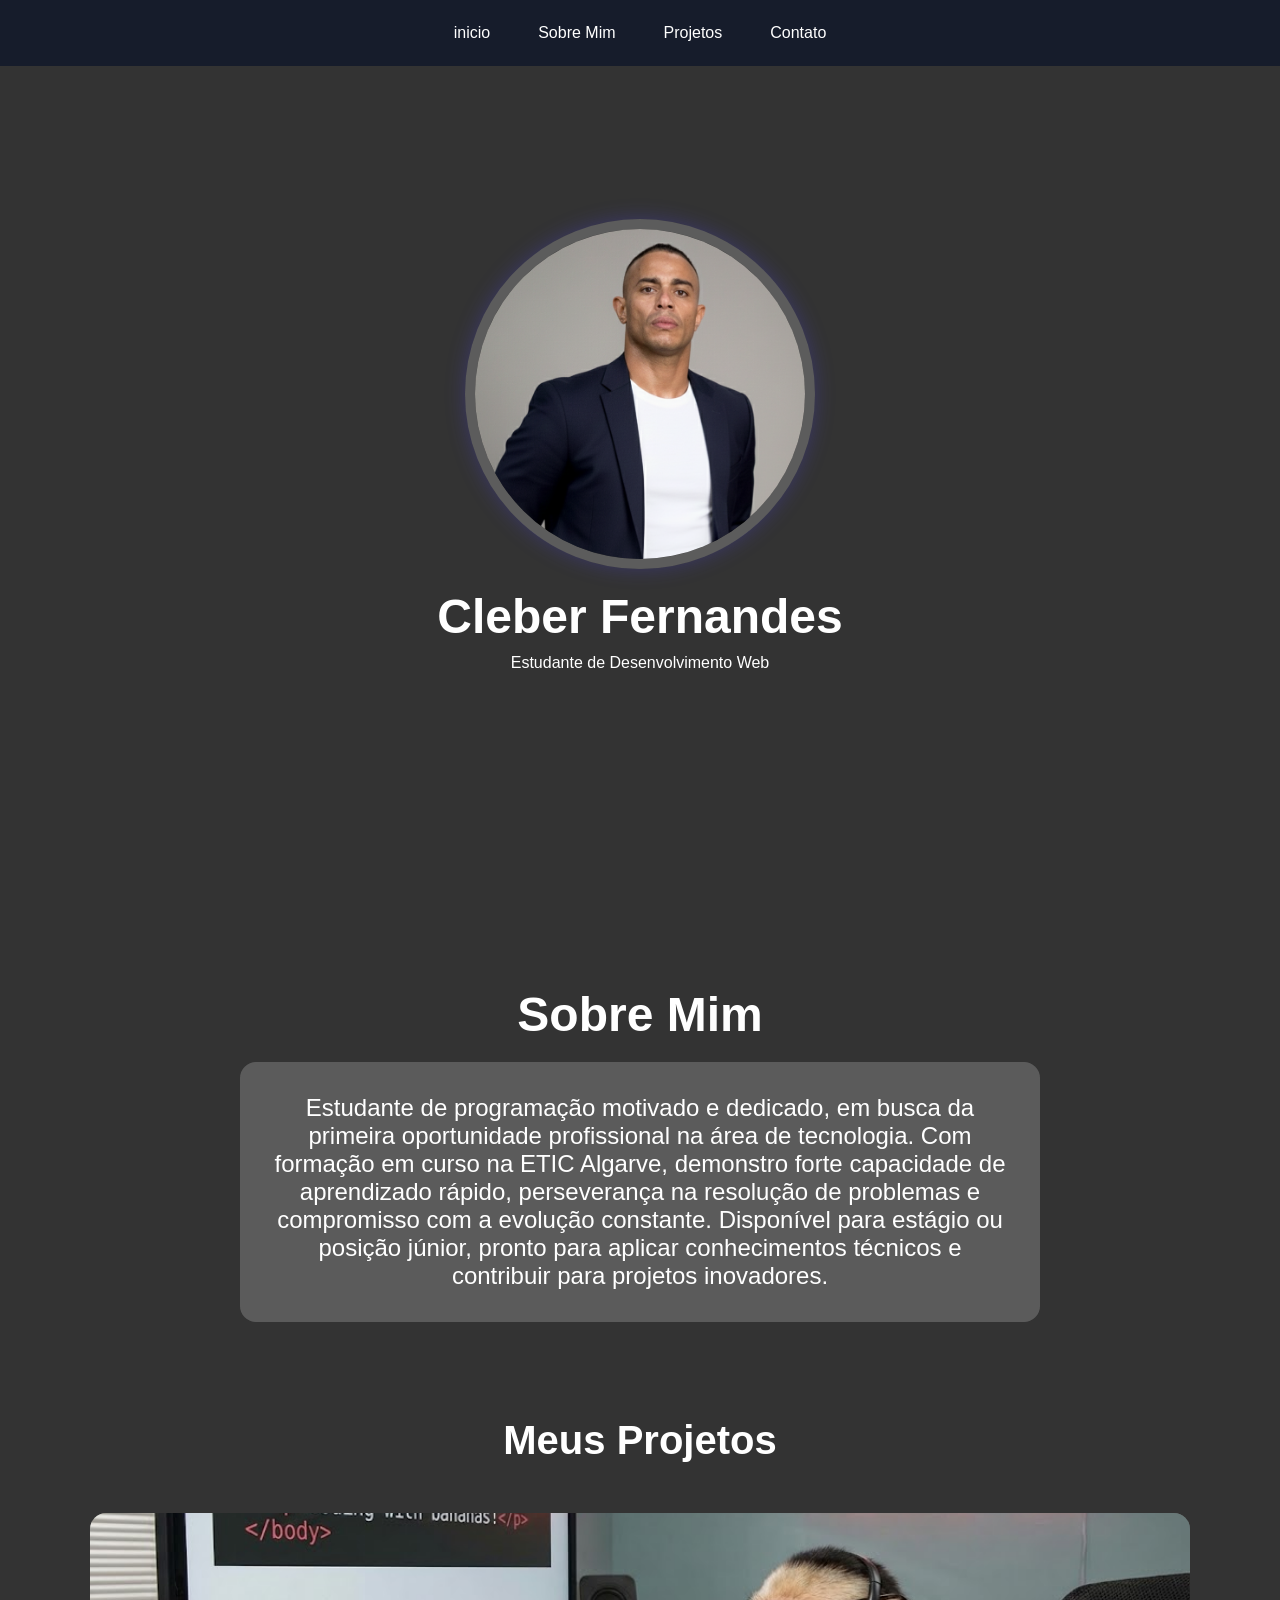
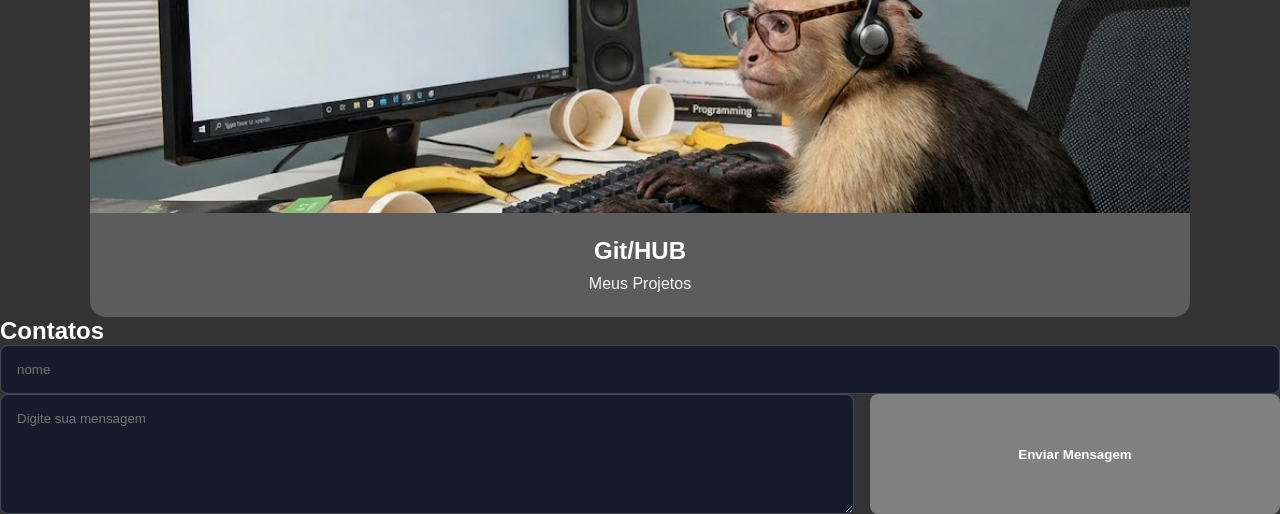
==== portifolio.html @ 0a04f767 "portifolio" ====
<!DOCTYPE html>
<html lang="pt-BR">

<head>
    <meta charset="UTF-8">
    <meta name="viewport" content="width=device-width, initial-scale=1.0">
    <title>Meu Portifolio</title>
    <link rel="stylesheet" href="portifoliocs.css">
</head>

<body>
    <nav class="navegacao">
        <ul class="menu">
            <li>
                <a href="#inicio" class="menu-link">inicio</a>
            </li>
            <li>
                <a href="#sobre" class="menu-link">Sobre Mim</a>
            </li>
            <li>
                <a href="#projetos" class="menu-link">Projetos</a>
            </li>

            <li>
                <a href="#contato" class="menu-link">Contato</a>
            </li>
        </ul>
    </nav>

    <main id="inicio" class="cabecalho">

        <img src="Cleber.png" alt="Foto Cleber Fernandes" class="foto-perfil">
        <h1>Cleber Fernandes</h1>
        <p>Estudante de Desenvolvimento Web</p>

    </main>
    <section id="sobre" class="sobre">
        <h2 class="sobre-titulo">Sobre Mim</h2>
        <div class="sobre-caixa">
            <p class="paragrafo">Estudante de programação motivado e dedicado, em busca da primeira oportunidade
                profissional na área de tecnologia. Com
                formação em curso na ETIC Algarve, demonstro forte capacidade de aprendizado rápido, perseverança na
                resolução de
                problemas e compromisso com a evolução constante. Disponível para estágio ou posição júnior, pronto para
                aplicar
                conhecimentos técnicos e contribuir para projetos inovadores.
            </p>
        </div>
    </section>

    <section id="projetos" class="projetos">

        <h2 class="projeto-titulo">Meus Projetos</h2>
        <div class="projeto-caixa">
            <div class="projeto-card">
                <img src="image.png" alt="Projeto 1" class="projeto-imagem">
                <div class="caixa-texto-projeto">
                    <h3 class="info-projeto">Git/HUB</h3>
                    <p class="paragrafo-projeto"></p>
                    <a href="https://github.com/Corujitoo" class="link-projeto" target="_blank">Meus Projetos</a>

                </div>
            </div>
    </section>
    <section id="contato" class="contato">
        <h2 class="contato-titulo">Contatos</h2>
        <form class="formulario-contato" id="formulario">
            <div class="grupo-form">
                <input placeholder="nome" class="campo-form">
            </div>
            <div class="grupo-form">
                <textarea class="campo-form" placeholder="Digite sua mensagem"></textarea>
                <button type="submit" class="botao">Enviar Mensagem</button>
           
           
            </div>
        </form>








</body>

</html>
---- portifoliocs.css ----
/* Reset padrão: remove margens/preenchimentos e define o modelo de caixa */
* {
    margin: 0; padding: 0;                    /* Remove espaçamentos automáticos do navegador */
    box-sizing: border-box;                   /* Impede que bordas aumentem o tamanho total dos elementos */
    font-family: 'Segoe UI', sans-serif;      /* Define a fonte padrão para todo o texto do HTML */
}

/* Define o comportamento de rolagem suave para toda a página */
html {
    scroll-behavior: smooth;                  /* Faz a tela deslizar suavemente ao clicar nos links */
}

/* Declaração de variáveis globais de cores e efeitos */
:root {
    --primario: grey;                         /* Cor principal usada em botões e destaques */
    --secundario: #ffffff;                    /* Cor branca para textos e fundos claros */
    --escuro: #333333;                        /* Cor cinza escuro para o fundo principal */
    --maisescuro: #000000;                    /* Preto absoluto para contrastes fortes */
    --claro: #f4f4f4;                         /* Cinza bem claro para detalhes sutis */
    --vidro: rgba(255, 255, 255, 0.2);        /* Transparência branca para efeito de vidro */
}

/* Configuração de cor de fundo e texto padrão do corpo */
body {
    background-color: var(--escuro);          /* Aplica o fundo cinza escuro no corpo do site */
    color: var(--secundario);                 /* Define que todos os textos serão brancos por padrão */
}

/* Fixa a barra de navegação no topo e define sua aparência */
.navegacao {
    position: fixed; top: 0%;                 /* Prende o menu no topo da tela durante o scroll */
    background: rgba(15, 23, 42, 0.8);        /* Fundo escuro semi-transparente para o menu */
    width: 100%; z-index: 100;                /* Ocupa toda a largura e fica por cima de outros elementos */
    padding: 1.5rem;                          /* Espaço interno para os links não tocarem as bordas */
}

/* Organiza os itens da lista do menu em linha e centralizados */
.menu {
    display: flex;                            /* Ativa o alinhamento flexível para os itens da lista */
    justify-content: center;                  /* Centraliza os links do menu horizontalmente */
    list-style: none; gap: 3rem;              /* Remove as bolinhas da lista e afasta os itens */
}

/* Estiliza os links do menu e prepara a posição para o efeito de linha */
.menu-link {
    text-decoration: none;                    /* Remove o sublinhado padrão de links azuis */
    color: var(--secundario);                 /* Aplica a cor branca definida nas variáveis */
    font-weight: 500; position: relative;     /* Deixa o texto médio e prepara para a linha animada */
    padding: 0.5rem 0;                        /* Espaço vertical para o clique do mouse */
}

/* Cria a linha invisível abaixo do link para animação futura */
.menu-link::after {
    content: ''; position: absolute;          /* Cria um elemento visual extra sem mexer no HTML */
    height: 2px; width: 0%;                   /* Define a espessura da linha, começando com largura zero */
    bottom: 0; left: 0; background: grey;     /* Posiciona a linha na base e define a cor cinza */
    transition: width 0.3s ease;              /* Controla a velocidade da linha aparecendo */
}

/* Faz a linha aparecer totalmente ao passar o mouse sobre o link */
.menu-link:hover::after {
    width: 100%;                              /* Faz a linha ocupar 100% da largura ao passar o mouse */
}

/* Centraliza o conteúdo principal (Hero) vertical e horizontalmente */
.cabecalho {
    min-height: 99vh;                         /* Faz a seção de abertura ocupar quase toda a tela */
    display: flex; flex-direction: column;    /* Organiza foto e nome um embaixo do outro */
    justify-content: center;                  /* Centraliza o conteúdo no meio da altura da tela */
    align-items: center;                      /* Centraliza o conteúdo no meio da largura da tela */
}

/* Define dimensões, bordas arredondadas e sombra da foto de perfil */
.foto-perfil {
    width: 350px; height: 350px;              /* Define o tamanho fixo da imagem de perfil */
    box-shadow: 0 0 20px rgba(79, 70, 229, 0.3); /* Aplica um brilho suave ao redor da foto */
    border-radius: 50%;                       /* Transforma o quadrado da imagem em um círculo */
    border: 10px solid var(--vidro);          /* Cria uma moldura grossa e transparente (vidro) */
}

/* Estiliza o título principal com tamanho e margens específicas */
h1 {
    font-size: 3.0rem; font-weight: bold;     /* Deixa o seu nome grande e com traço grosso */
    margin: 20px 0 10px 0;                    /* Dá espaço entre o nome, a foto e o parágrafo */
}

/* Aplica espaçamento interno para a seção "Sobre" */
.sobre {
    padding: 6rem 2rem;                       /* Cria um respiro grande entre as seções do site */
}

/* Estiliza e centraliza o título da seção "Sobre" */
.sobre-titulo {
    font-size: 3rem; text-align: center;      /* Define o tamanho e centraliza o título da seção */
    margin-bottom: 20px;                      /* Empurra o texto para baixo para não ficar grudado */
}

/* Configura a caixa com efeito de desfoque e transparência (vidro) */
.sobre-caixa {
    padding: 2rem; max-width: 800px;          /* Define o tamanho interno e largura máxima do texto */
    margin: 0 auto; border-radius: 16px;      /* Centraliza a caixa na tela e arredonda as quinas */
    backdrop-filter: blur(10px);              /* Faz o fundo atrás da caixa ficar embaçado */
    background: var(--vidro);                 /* Aplica a cor semi-transparente na caixa */
}

/* Centraliza o texto e define o tamanho da fonte dos parágrafos */
.paragrafo {
    text-align: center; font-size: 1.5rem;    /* Centraliza e aumenta a letra do texto descritivo */
}

/* Define o preenchimento da seção de projetos */
.projeto {
    padding: 6rem 2rem;                       /* Mantém o mesmo espaçamento da seção "Sobre" */
}

/* Centraliza e define margem para o título de projetos */
.projeto-titulo {
    text-align: center; font-size: 2.5rem;    /* Centraliza e define o tamanho do título de projetos */
    margin-bottom: 50px;                      /* Dá espaço entre o título e os cards dos projetos */
}

/* Aplica sombra e leve aumento de escala ao interagir com o card */
.projeto-card:hover {
    box-shadow: 0 10px 20px grey;             /* Adiciona sombra cinza ao passar o mouse */
    transform: translateY(-10px) scale(1.03); /* Faz o card "flutuar" e crescer levemente */
}

/* Cria o grid responsivo para alinhar os cartões de projeto */
.projeto-caixa {
    display: grid;                            /* Ativa o sistema de malha (grade) de projetos */
    grid-template-columns: repeat(auto-fit, minmax(300px, 1fr)); /* Faz os cards se ajustarem sozinhos à tela */
    gap: 2rem; max-width: 1100px;             /* Define o espaço entre cards e a largura do conjunto */
    margin: 0 auto;                           /* Centraliza o bloco de projetos no meio da página */
}

/* Define o visual do card, centraliza conteúdo e oculta sobras */
.projeto-card {
    background: var(--vidro);                 /* Aplica o efeito de vidro no fundo do card */
    border-radius: 16px; overflow: hidden;    /* Arredonda o card e corta imagens que saiam da borda */
    display: flex; flex-direction: column;    /* Alinha imagem e texto um abaixo do outro */
    align-items: center; text-align: center;  /* Centraliza todo o conteúdo dentro do card */
    transition: all 0.5s ease;                /* Torna todas as animações do card suaves */
}

/* Ajusta a imagem para cobrir a área sem distorcer e define altura */
.projeto-imagem {
    height: 300px; width: 100%;               /* Define altura fixa e largura total da imagem no card */
    object-fit: cover;                        /* Corta a imagem para preencher o espaço sem esticar */
}

/* Gerencia o espaçamento e alinhamento do texto interno do card */
.caixa-texto-projeto {
    padding: 1.5rem;                          /* Cria um respiro interno para os textos do card */
}

/* Estiliza o título individual de cada projeto */
.info-projeto {
    margin-bottom: 10px; font-size: 1.5rem;   /* Define tamanho e espaço abaixo do nome do projeto */
}

/* Define a cor e o espaçamento entre linhas da descrição do projeto */
.paragrafo-projeto {
    color: var(--secundario);                 /* Mantém o texto da descrição do projeto em branco */
    line-height: 1.5rem;                      /* Aumenta o espaço entre as linhas para facilitar a leitura */
}

/* Configura o layout do formulário e o espaçamento entre campos */
.formularrio-contato {
    max-width: 600px; margin: 0 auto;         /* Define largura do form e centraliza na horizontal */
    background: var(--escuro);                /* Define a cor de fundo interna do formulário */
    padding: 2.5rem; border-radius: 16px;     /* Espaço interno grande e quinas arredondadas */
    display: flex; flex-direction: column;    /* Coloca cada linha de input uma abaixo da outra */
    gap: 1.5rem;                              /* Define o espaço entre cada campo do formulário */
}

/* Centraliza os campos de entrada dentro do formulário */
.grupo-form {
    display: flex; flex-direction: row;       /* Coloca a mensagem e o botão na mesma linha */
    justify-content: center; gap: 1rem;       /* Centraliza o conjunto e dá espaço entre eles */
    align-items: stretch; width: 100%;        /* Faz o botão ter a mesma altura da caixa de mensagem */
}

/* Estiliza o botão para ocupar uma parte menor da linha */
.botao {
    flex: 1; cursor: pointer;                 /* Define que o botão é menor que o campo e mostra a "mãozinha" */
    background-color: var(--primario);        /* Aplica a cor cinza no fundo do botão */
    color: white; border: none;               /* Texto branco e remove a borda padrão feia */
    border-radius: 8px; font-weight: bold;    /* Arredonda quinas e destaca o texto do botão */
    transition: 0.3s;                         /* Faz a transição de cor do hover ser suave */
}

/* Aplica efeito visual de destaque ao passar o mouse no botão */
.botao:hover {
    filter: brightness(1.1);                  /* Deixa o botão um pouco mais claro ao passar o mouse */
    transform: scale(1.02);                   /* Dá um leve aumento de tamanho para indicar interação */
}

/* Altera o estado visual do botão quando clicado */
.botao:active {
    transform: scale(0.98);                   /* Dá um efeito de "clique" diminuindo levemente o botão */
}

/* Estiliza o design visual de inputs e textareas */
.campo-form {
    flex: 2; width: auto;                     /* Faz o campo de texto ser maior que o botão na linha */
    padding: 1rem; border-radius: 8px;        /* Espaço para o texto não encostar na borda e arredonda */
    background: rgba(15, 23, 42, 0.8);        /* Define o fundo escuro do campo de digitação */
    color: white; border: 1px solid var(--vidro); /* Texto branco e borda discreta de vidro */
    outline: none;                            /* Remove a linha azul que o navegador coloca ao clicar */
}

/* Altera a cor da borda quando o campo recebe foco/clique */
.campo-form:focus {
    border-color: whitesmoke;                 /* Muda a borda para branco fumaça ao clicar para digitar */
    background-color: #333333;                /* Escurece o fundo para destacar que o campo está ativo */
}

/* Define altura mínima e comportamento de redimensionamento da área de texto */
textarea.campo-form {
    min-height: 120px;                        /* Garante um espaço bom para escrever mensagens longas */
    resize: vertical;                         /* Permite que o usuário aumente a altura, mas não a largura */
}

/* Remove o sublinhado e define a cor padrão do link do projeto */
.link-projeto {
    text-decoration: none !important;         /* Garante que o link do GitHub não tenha sublinhado */
    color: var(--claro);                      /* Define a cor clara para o link do projeto */
}
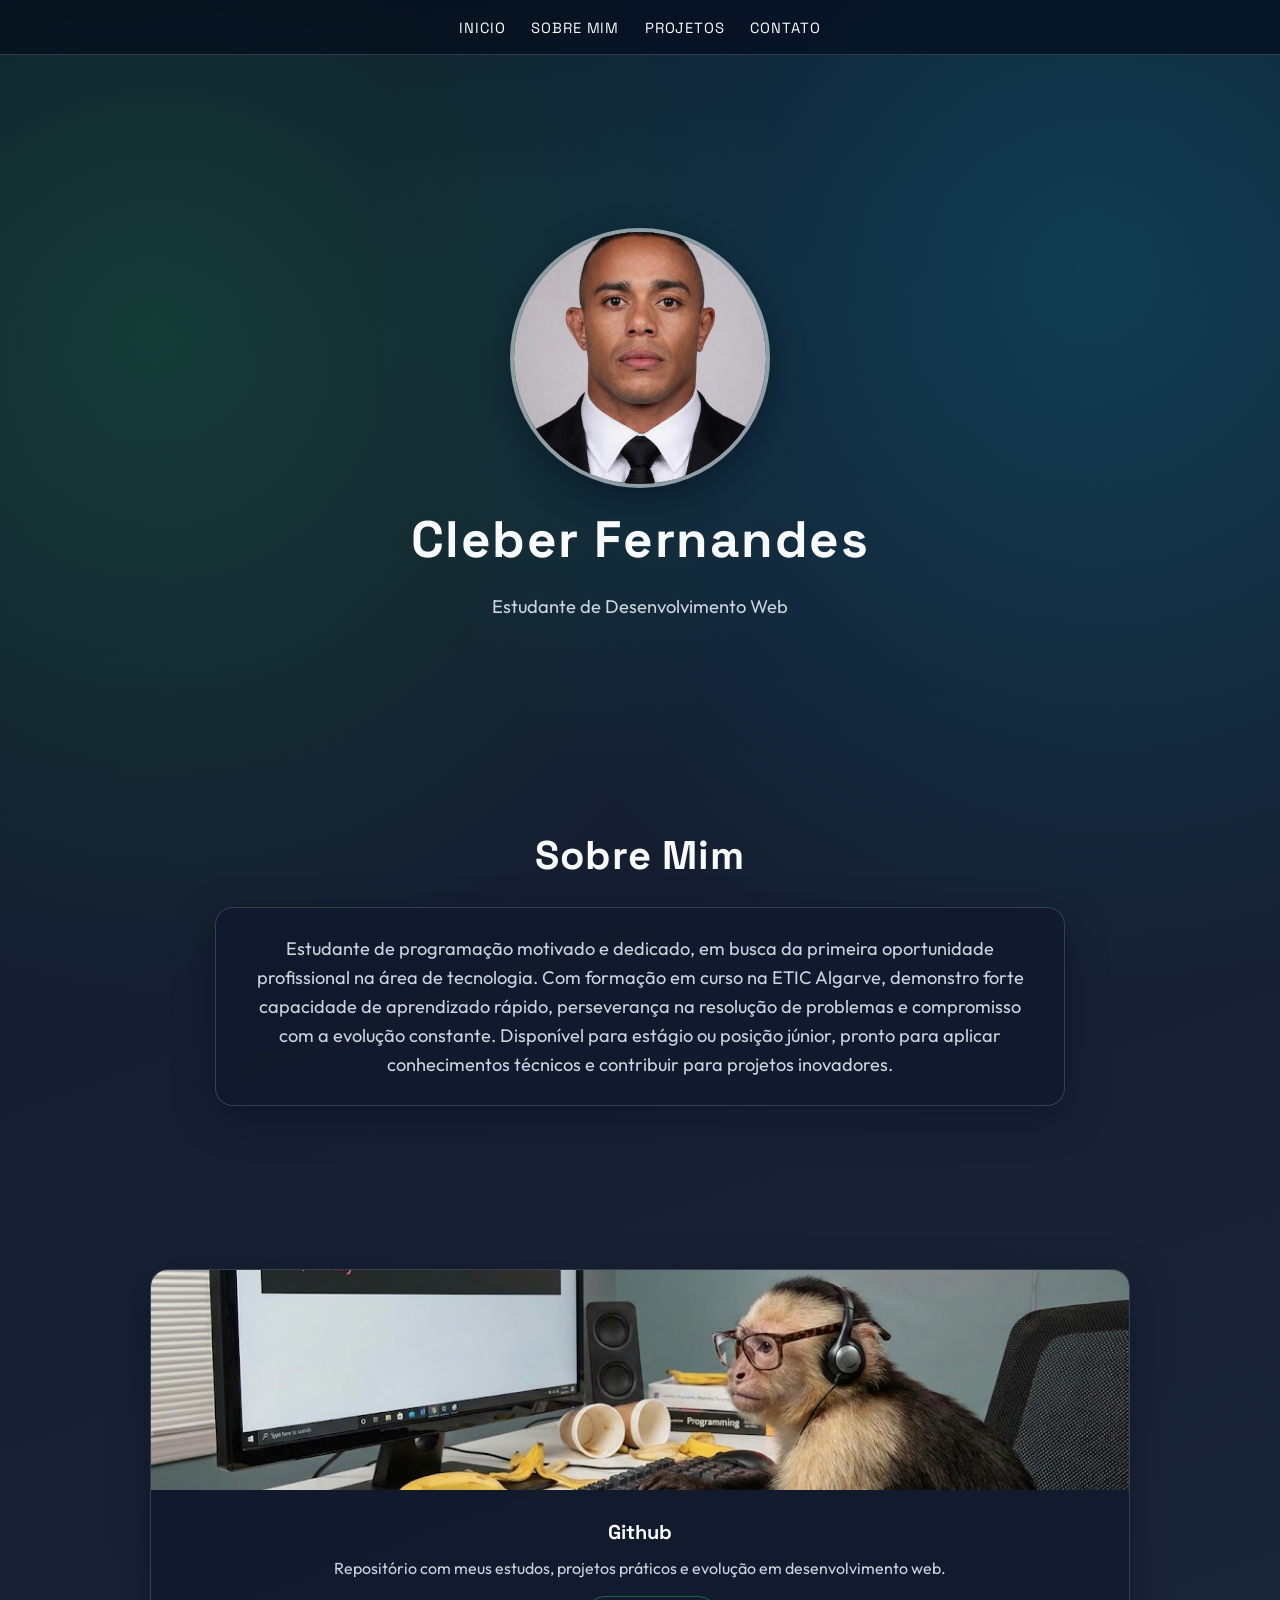
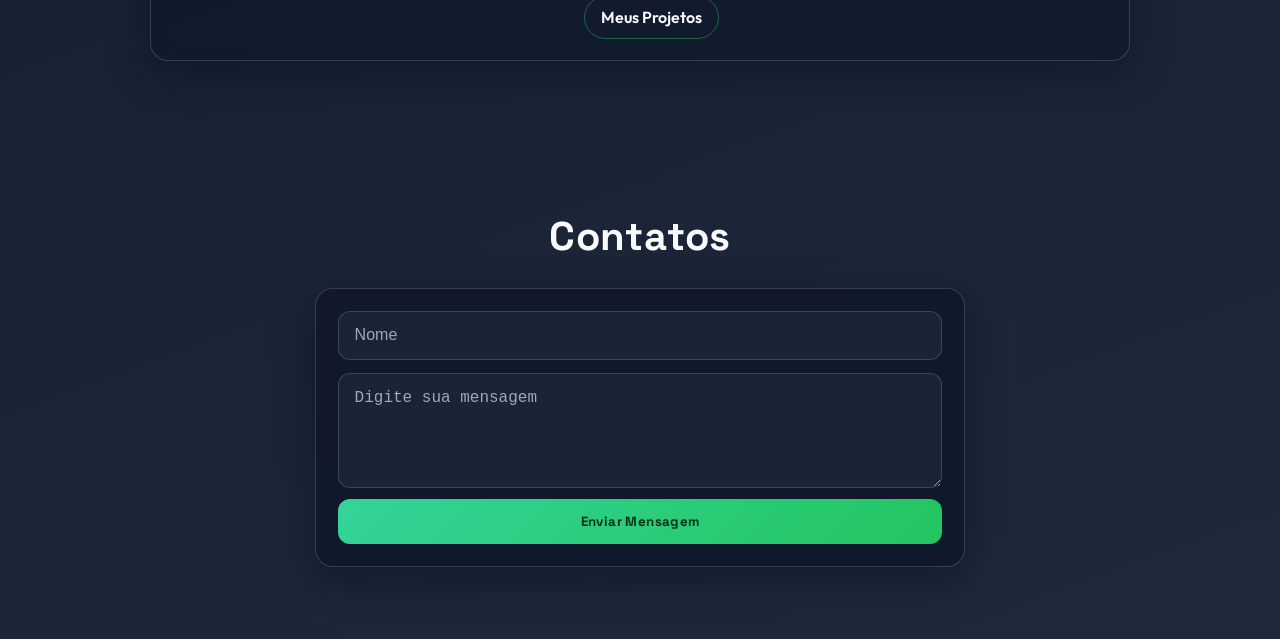
==== commit 5965d777: "feat: moderniza layout do portifolio e formulario" ====
--- a/portifolio.html
+++ b/portifolio.html
@@ -5,6 +5,9 @@
     <meta charset="UTF-8">
     <meta name="viewport" content="width=device-width, initial-scale=1.0">
     <title>Meu Portifolio</title>
+    <link rel="preconnect" href="https://fonts.googleapis.com">
+    <link rel="preconnect" href="https://fonts.gstatic.com" crossorigin>
+    <link href="https://fonts.googleapis.com/css2?family=Outfit:wght@400;500;700;800&family=Space+Grotesk:wght@500;700&display=swap" rel="stylesheet">
     <link rel="stylesheet" href="portifoliocs.css">
 </head>
 
@@ -29,9 +32,9 @@
 
     <main id="inicio" class="cabecalho">
 
-        <img src="Cleber.png" alt="Foto Cleber Fernandes" class="foto-perfil">
+        <img src="josecleber.jpeg" alt="Foto Cleber Fernandes" class="foto-perfil">
         <h1>Cleber Fernandes</h1>
-        <p>Estudante de Desenvolvimento Web</p>
+        <p class="cabecalho-subtitulo">Estudante de Desenvolvimento Web</p>
 
     </main>
     <section id="sobre" class="sobre">
@@ -50,31 +53,32 @@
 
     <section id="projetos" class="projetos">
 
-        <h2 class="projeto-titulo">Meus Projetos</h2>
+        <h2 class="projeto-titulo"></h2>
         <div class="projeto-caixa">
             <div class="projeto-card">
                 <img src="image.png" alt="Projeto 1" class="projeto-imagem">
                 <div class="caixa-texto-projeto">
-                    <h3 class="info-projeto">Git/HUB</h3>
-                    <p class="paragrafo-projeto"></p>
-                    <a href="https://github.com/Corujitoo" class="link-projeto" target="_blank">Meus Projetos</a>
+                    <h3 class="info-projeto">Github</h3>
+                    <p class="paragrafo-projeto">Repositório com meus estudos, projetos práticos e evolução em desenvolvimento web.</p>
+                    <a href="https://github.com/jcleberfernandes" class="link-projeto" target="_blank">Meus Projetos</a>
 
                 </div>
             </div>
+        </div>
     </section>
     <section id="contato" class="contato">
         <h2 class="contato-titulo">Contatos</h2>
         <form class="formulario-contato" id="formulario">
             <div class="grupo-form">
-                <input placeholder="nome" class="campo-form">
+                <input type="text" placeholder="Nome" class="campo-form" required>
             </div>
             <div class="grupo-form">
                 <textarea class="campo-form" placeholder="Digite sua mensagem"></textarea>
                 <button type="submit" class="botao">Enviar Mensagem</button>
-           
-           
             </div>
         </form>
+
+    </section>
 
 
 
--- a/portifoliocs.css
+++ b/portifoliocs.css
@@ -1,228 +1,318 @@
-/* Reset padrão: remove margens/preenchimentos e define o modelo de caixa */
+/* Base visual moderna, limpa e responsiva */
 * {
-    margin: 0; padding: 0;                    /* Remove espaçamentos automáticos do navegador */
-    box-sizing: border-box;                   /* Impede que bordas aumentem o tamanho total dos elementos */
-    font-family: 'Segoe UI', sans-serif;      /* Define a fonte padrão para todo o texto do HTML */
-}
-
-/* Define o comportamento de rolagem suave para toda a página */
+    margin: 0;
+    padding: 0;
+    box-sizing: border-box;
+}
+
+:root {
+    --bg-1: #0f172a;
+    --bg-2: #1e293b;
+    --surface: rgba(15, 23, 42, 0.68);
+    --surface-strong: rgba(15, 23, 42, 0.88);
+    --text: #f8fafc;
+    --muted: #cbd5e1;
+    --line: rgba(148, 163, 184, 0.28);
+    --accent: #22c55e;
+    --accent-2: #06b6d4;
+    --radius-lg: 18px;
+    --radius-md: 12px;
+    --shadow: 0 12px 40px rgba(2, 6, 23, 0.35);
+    --space-section: 4.5rem;
+    --space-inline: 1.4rem;
+}
+
 html {
-    scroll-behavior: smooth;                  /* Faz a tela deslizar suavemente ao clicar nos links */
-}
-
-/* Declaração de variáveis globais de cores e efeitos */
-:root {
-    --primario: grey;                         /* Cor principal usada em botões e destaques */
-    --secundario: #ffffff;                    /* Cor branca para textos e fundos claros */
-    --escuro: #333333;                        /* Cor cinza escuro para o fundo principal */
-    --maisescuro: #000000;                    /* Preto absoluto para contrastes fortes */
-    --claro: #f4f4f4;                         /* Cinza bem claro para detalhes sutis */
-    --vidro: rgba(255, 255, 255, 0.2);        /* Transparência branca para efeito de vidro */
-}
-
-/* Configuração de cor de fundo e texto padrão do corpo */
+    scroll-behavior: smooth;
+}
+
 body {
-    background-color: var(--escuro);          /* Aplica o fundo cinza escuro no corpo do site */
-    color: var(--secundario);                 /* Define que todos os textos serão brancos por padrão */
-}
-
-/* Fixa a barra de navegação no topo e define sua aparência */
+    font-family: "Outfit", "Segoe UI", sans-serif;
+    color: var(--text);
+    line-height: 1.6;
+    background:
+        radial-gradient(circle at 12% 15%, rgba(34, 197, 94, 0.2), transparent 30%),
+        radial-gradient(circle at 85% 12%, rgba(6, 182, 212, 0.22), transparent 32%),
+        linear-gradient(160deg, var(--bg-1), var(--bg-2));
+    min-height: 100vh;
+}
+
+/* Menu fixo com efeito de vidro */
 .navegacao {
-    position: fixed; top: 0%;                 /* Prende o menu no topo da tela durante o scroll */
-    background: rgba(15, 23, 42, 0.8);        /* Fundo escuro semi-transparente para o menu */
-    width: 100%; z-index: 100;                /* Ocupa toda a largura e fica por cima de outros elementos */
-    padding: 1.5rem;                          /* Espaço interno para os links não tocarem as bordas */
-}
-
-/* Organiza os itens da lista do menu em linha e centralizados */
+    position: fixed;
+    top: 0;
+    width: 100%;
+    z-index: 100;
+    padding: 0.9rem 1rem;
+    background: rgba(2, 6, 23, 0.58);
+    backdrop-filter: blur(10px);
+    border-bottom: 1px solid var(--line);
+}
+
 .menu {
-    display: flex;                            /* Ativa o alinhamento flexível para os itens da lista */
-    justify-content: center;                  /* Centraliza os links do menu horizontalmente */
-    list-style: none; gap: 3rem;              /* Remove as bolinhas da lista e afasta os itens */
-}
-
-/* Estiliza os links do menu e prepara a posição para o efeito de linha */
+    list-style: none;
+    display: flex;
+    justify-content: center;
+    align-items: center;
+    gap: 1.4rem;
+}
+
 .menu-link {
-    text-decoration: none;                    /* Remove o sublinhado padrão de links azuis */
-    color: var(--secundario);                 /* Aplica a cor branca definida nas variáveis */
-    font-weight: 500; position: relative;     /* Deixa o texto médio e prepara para a linha animada */
-    padding: 0.5rem 0;                        /* Espaço vertical para o clique do mouse */
-}
-
-/* Cria a linha invisível abaixo do link para animação futura */
+    text-decoration: none;
+    color: var(--text);
+    font-family: "Space Grotesk", sans-serif;
+    font-size: 0.92rem;
+    letter-spacing: 0.06em;
+    text-transform: uppercase;
+    position: relative;
+    padding: 0.35rem 0.1rem;
+}
+
 .menu-link::after {
-    content: ''; position: absolute;          /* Cria um elemento visual extra sem mexer no HTML */
-    height: 2px; width: 0%;                   /* Define a espessura da linha, começando com largura zero */
-    bottom: 0; left: 0; background: grey;     /* Posiciona a linha na base e define a cor cinza */
-    transition: width 0.3s ease;              /* Controla a velocidade da linha aparecendo */
-}
-
-/* Faz a linha aparecer totalmente ao passar o mouse sobre o link */
+    content: "";
+    position: absolute;
+    left: 0;
+    bottom: -2px;
+    width: 0;
+    height: 2px;
+    background: linear-gradient(90deg, var(--accent), var(--accent-2));
+    transition: width 0.28s ease;
+}
+
 .menu-link:hover::after {
-    width: 100%;                              /* Faz a linha ocupar 100% da largura ao passar o mouse */
-}
-
-/* Centraliza o conteúdo principal (Hero) vertical e horizontalmente */
+    width: 100%;
+}
+
+/* Hero principal */
 .cabecalho {
-    min-height: 99vh;                         /* Faz a seção de abertura ocupar quase toda a tela */
-    display: flex; flex-direction: column;    /* Organiza foto e nome um embaixo do outro */
-    justify-content: center;                  /* Centraliza o conteúdo no meio da altura da tela */
-    align-items: center;                      /* Centraliza o conteúdo no meio da largura da tela */
-}
-
-/* Define dimensões, bordas arredondadas e sombra da foto de perfil */
+    min-height: 88vh;
+    display: flex;
+    flex-direction: column;
+    justify-content: center;
+    align-items: center;
+    text-align: center;
+    gap: 0.7rem;
+    padding: 5.8rem var(--space-inline) 2.2rem;
+}
+
 .foto-perfil {
-    width: 350px; height: 350px;              /* Define o tamanho fixo da imagem de perfil */
-    box-shadow: 0 0 20px rgba(79, 70, 229, 0.3); /* Aplica um brilho suave ao redor da foto */
-    border-radius: 50%;                       /* Transforma o quadrado da imagem em um círculo */
-    border: 10px solid var(--vidro);          /* Cria uma moldura grossa e transparente (vidro) */
-}
-
-/* Estiliza o título principal com tamanho e margens específicas */
+    width: 260px;
+    height: 260px;
+    border-radius: 50%;
+    object-fit: cover;
+    border: 4px solid rgba(248, 250, 252, 0.55);
+    box-shadow: 0 12px 35px rgba(2, 6, 23, 0.45);
+}
+
 h1 {
-    font-size: 3.0rem; font-weight: bold;     /* Deixa o seu nome grande e com traço grosso */
-    margin: 20px 0 10px 0;                    /* Dá espaço entre o nome, a foto e o parágrafo */
-}
-
-/* Aplica espaçamento interno para a seção "Sobre" */
+    font-family: "Space Grotesk", sans-serif;
+    font-size: clamp(2rem, 5vw, 3.2rem);
+    font-weight: 700;
+    letter-spacing: 0.03em;
+}
+
+.cabecalho-subtitulo {
+    color: var(--muted);
+    font-size: clamp(1rem, 2.6vw, 1.15rem);
+}
+
+/* Blocos das seções */
+.sobre,
+.projetos,
+.contato {
+    padding: var(--space-section) var(--space-inline);
+}
+
+/* Aproxima o Sobre da capa sem colidir com o menu */
 .sobre {
-    padding: 6rem 2rem;                       /* Cria um respiro grande entre as seções do site */
-}
-
-/* Estiliza e centraliza o título da seção "Sobre" */
-.sobre-titulo {
-    font-size: 3rem; text-align: center;      /* Define o tamanho e centraliza o título da seção */
-    margin-bottom: 20px;                      /* Empurra o texto para baixo para não ficar grudado */
-}
-
-/* Configura a caixa com efeito de desfoque e transparência (vidro) */
+    padding-top: 2.4rem;
+    margin-top: -0.4rem;
+}
+
+.sobre-titulo,
+.projeto-titulo,
+.contato-titulo {
+    text-align: center;
+    font-family: "Space Grotesk", sans-serif;
+    font-size: clamp(1.8rem, 4vw, 2.5rem);
+    margin-bottom: 1.2rem;
+    letter-spacing: 0.02em;
+    
+}
+
+
+.sobre-caixa,
+.formulario-contato,
+.projeto-card {
+    border: 1px solid var(--line);
+    border-radius: var(--radius-lg);
+    background: var(--surface);
+    backdrop-filter: blur(8px);
+    box-shadow: var(--shadow);
+}
+
 .sobre-caixa {
-    padding: 2rem; max-width: 800px;          /* Define o tamanho interno e largura máxima do texto */
-    margin: 0 auto; border-radius: 16px;      /* Centraliza a caixa na tela e arredonda as quinas */
-    backdrop-filter: blur(10px);              /* Faz o fundo atrás da caixa ficar embaçado */
-    background: var(--vidro);                 /* Aplica a cor semi-transparente na caixa */
-}
-
-/* Centraliza o texto e define o tamanho da fonte dos parágrafos */
+    max-width: 850px;
+    margin: 0 auto;
+    padding: 1.6rem;
+}
+
 .paragrafo {
-    text-align: center; font-size: 1.5rem;    /* Centraliza e aumenta a letra do texto descritivo */
-}
-
-/* Define o preenchimento da seção de projetos */
-.projeto {
-    padding: 6rem 2rem;                       /* Mantém o mesmo espaçamento da seção "Sobre" */
-}
-
-/* Centraliza e define margem para o título de projetos */
-.projeto-titulo {
-    text-align: center; font-size: 2.5rem;    /* Centraliza e define o tamanho do título de projetos */
-    margin-bottom: 50px;                      /* Dá espaço entre o título e os cards dos projetos */
-}
-
-/* Aplica sombra e leve aumento de escala ao interagir com o card */
+    text-align: center;
+    color: var(--muted);
+    
+    font-size: clamp(1rem, 2.2vw, 1.14rem);
+}
+
+.projeto-caixa {
+    max-width: 980px;
+    margin: 0 auto;
+    display: grid;
+    grid-template-columns: repeat(auto-fit, minmax(280px, 1fr));
+    gap: 1.2rem;
+}
+
+.projeto-card {
+    overflow: hidden;
+    transition: transform 0.25s ease, box-shadow 0.25s ease;
+}
+
 .projeto-card:hover {
-    box-shadow: 0 10px 20px grey;             /* Adiciona sombra cinza ao passar o mouse */
-    transform: translateY(-10px) scale(1.03); /* Faz o card "flutuar" e crescer levemente */
-}
-
-/* Cria o grid responsivo para alinhar os cartões de projeto */
-.projeto-caixa {
-    display: grid;                            /* Ativa o sistema de malha (grade) de projetos */
-    grid-template-columns: repeat(auto-fit, minmax(300px, 1fr)); /* Faz os cards se ajustarem sozinhos à tela */
-    gap: 2rem; max-width: 1100px;             /* Define o espaço entre cards e a largura do conjunto */
-    margin: 0 auto;                           /* Centraliza o bloco de projetos no meio da página */
-}
-
-/* Define o visual do card, centraliza conteúdo e oculta sobras */
-.projeto-card {
-    background: var(--vidro);                 /* Aplica o efeito de vidro no fundo do card */
-    border-radius: 16px; overflow: hidden;    /* Arredonda o card e corta imagens que saiam da borda */
-    display: flex; flex-direction: column;    /* Alinha imagem e texto um abaixo do outro */
-    align-items: center; text-align: center;  /* Centraliza todo o conteúdo dentro do card */
-    transition: all 0.5s ease;                /* Torna todas as animações do card suaves */
-}
-
-/* Ajusta a imagem para cobrir a área sem distorcer e define altura */
+    transform: translateY(-6px);
+    box-shadow: 0 16px 36px rgba(2, 6, 23, 0.45);
+}
+
 .projeto-imagem {
-    height: 300px; width: 100%;               /* Define altura fixa e largura total da imagem no card */
-    object-fit: cover;                        /* Corta a imagem para preencher o espaço sem esticar */
-}
-
-/* Gerencia o espaçamento e alinhamento do texto interno do card */
+    width: 100%;
+    height: 220px;
+    object-fit: cover;
+}
+
 .caixa-texto-projeto {
-    padding: 1.5rem;                          /* Cria um respiro interno para os textos do card */
-}
-
-/* Estiliza o título individual de cada projeto */
+    padding: 1.1rem 1.2rem 1.3rem;
+}
+
 .info-projeto {
-    margin-bottom: 10px; font-size: 1.5rem;   /* Define tamanho e espaço abaixo do nome do projeto */
-}
-
-/* Define a cor e o espaçamento entre linhas da descrição do projeto */
+    font-family: "Space Grotesk", sans-serif;
+    font-size: 1.25rem;
+    margin-bottom: 0.5rem;
+    text-align: center;
+}
+
 .paragrafo-projeto {
-    color: var(--secundario);                 /* Mantém o texto da descrição do projeto em branco */
-    line-height: 1.5rem;                      /* Aumenta o espaço entre as linhas para facilitar a leitura */
-}
-
-/* Configura o layout do formulário e o espaçamento entre campos */
-.formularrio-contato {
-    max-width: 600px; margin: 0 auto;         /* Define largura do form e centraliza na horizontal */
-    background: var(--escuro);                /* Define a cor de fundo interna do formulário */
-    padding: 2.5rem; border-radius: 16px;     /* Espaço interno grande e quinas arredondadas */
-    display: flex; flex-direction: column;    /* Coloca cada linha de input uma abaixo da outra */
-    gap: 1.5rem;                              /* Define o espaço entre cada campo do formulário */
-}
-
-/* Centraliza os campos de entrada dentro do formulário */
+    color: var(--muted);
+    margin-bottom: 0.9rem;
+    text-align: center;
+}
+
+.link-projeto {
+    text-decoration: none;
+    color: var(--text);
+    font-weight: 600;
+    display: inline-block;
+    border: 1px solid rgba(34, 197, 94, 0.45);
+    border-radius: 999px;
+    padding: 0.5rem 1rem;
+    transition: background-color 0.25s ease, border-color 0.25s ease;
+    margin-left: 44%;
+}
+
+.link-projeto:hover {
+    background-color: rgba(34, 197, 94, 0.22);
+    border-color: rgba(34, 197, 94, 0.85);
+}
+
+.formulario-contato {
+    max-width: 650px;
+    margin: 0 auto;
+    padding: 1.35rem;
+    background: var(--surface-strong);
+    display: grid;
+    gap: 0.85rem;
+}
+
 .grupo-form {
-    display: flex; flex-direction: row;       /* Coloca a mensagem e o botão na mesma linha */
-    justify-content: center; gap: 1rem;       /* Centraliza o conjunto e dá espaço entre eles */
-    align-items: stretch; width: 100%;        /* Faz o botão ter a mesma altura da caixa de mensagem */
-}
-
-/* Estiliza o botão para ocupar uma parte menor da linha */
+    display: grid;
+    gap: 0.65rem;
+}
+
+.campo-form {
+    width: 100%;
+    border: 1px solid var(--line);
+    border-radius: var(--radius-md);
+    background: rgba(30, 41, 59, 0.75);
+    color: var(--text);
+    padding: 0.9rem 1rem;
+    font-size: 1rem;
+    outline: none;
+    transition: border-color 0.2s ease, box-shadow 0.2s ease, background-color 0.2s ease;
+}
+
+.campo-form::placeholder {
+    color: rgba(203, 213, 225, 0.75);
+}
+
+.campo-form:focus {
+    border-color: rgba(6, 182, 212, 0.85);
+    box-shadow: 0 0 0 3px rgba(6, 182, 212, 0.2);
+    background: rgba(30, 41, 59, 0.95);
+}
+
+textarea.campo-form {
+    min-height: 115px;
+    resize: vertical;
+}
+
 .botao {
-    flex: 1; cursor: pointer;                 /* Define que o botão é menor que o campo e mostra a "mãozinha" */
-    background-color: var(--primario);        /* Aplica a cor cinza no fundo do botão */
-    color: white; border: none;               /* Texto branco e remove a borda padrão feia */
-    border-radius: 8px; font-weight: bold;    /* Arredonda quinas e destaca o texto do botão */
-    transition: 0.3s;                         /* Faz a transição de cor do hover ser suave */
-}
-
-/* Aplica efeito visual de destaque ao passar o mouse no botão */
+    border: none;
+    border-radius: var(--radius-md);
+    padding: 0.9rem 1.1rem;
+    color: #052e16;
+    font-weight: 700;
+    font-family: "Space Grotesk", sans-serif;
+    letter-spacing: 0.03em;
+    background: linear-gradient(135deg, #34d399, #22c55e);
+    cursor: pointer;
+    transition: transform 0.18s ease, filter 0.2s ease;
+}
+
 .botao:hover {
-    filter: brightness(1.1);                  /* Deixa o botão um pouco mais claro ao passar o mouse */
-    transform: scale(1.02);                   /* Dá um leve aumento de tamanho para indicar interação */
-}
-
-/* Altera o estado visual do botão quando clicado */
+    transform: translateY(-1px);
+    filter: brightness(1.04);
+}
+
 .botao:active {
-    transform: scale(0.98);                   /* Dá um efeito de "clique" diminuindo levemente o botão */
-}
-
-/* Estiliza o design visual de inputs e textareas */
-.campo-form {
-    flex: 2; width: auto;                     /* Faz o campo de texto ser maior que o botão na linha */
-    padding: 1rem; border-radius: 8px;        /* Espaço para o texto não encostar na borda e arredonda */
-    background: rgba(15, 23, 42, 0.8);        /* Define o fundo escuro do campo de digitação */
-    color: white; border: 1px solid var(--vidro); /* Texto branco e borda discreta de vidro */
-    outline: none;                            /* Remove a linha azul que o navegador coloca ao clicar */
-}
-
-/* Altera a cor da borda quando o campo recebe foco/clique */
-.campo-form:focus {
-    border-color: whitesmoke;                 /* Muda a borda para branco fumaça ao clicar para digitar */
-    background-color: #333333;                /* Escurece o fundo para destacar que o campo está ativo */
-}
-
-/* Define altura mínima e comportamento de redimensionamento da área de texto */
-textarea.campo-form {
-    min-height: 120px;                        /* Garante um espaço bom para escrever mensagens longas */
-    resize: vertical;                         /* Permite que o usuário aumente a altura, mas não a largura */
-}
-
-/* Remove o sublinhado e define a cor padrão do link do projeto */
-.link-projeto {
-    text-decoration: none !important;         /* Garante que o link do GitHub não tenha sublinhado */
-    color: var(--claro);                      /* Define a cor clara para o link do projeto */
-}+    transform: translateY(0);
+}
+
+/* Ajustes para telas menores */
+@media (max-width: 768px) {
+    :root {
+        --space-section: 3.2rem;
+        --space-inline: 1rem;
+    }
+
+    .menu {
+        gap: 0.8rem;
+        flex-wrap: wrap;
+    }
+
+    .menu-link {
+        font-size: 0.8rem;
+    }
+
+    .cabecalho {
+        min-height: 80vh;
+        padding-top: 5.3rem;
+    }
+
+    .foto-perfil {
+        width: 200px;
+        height: 200px;
+    }
+
+    .sobre {
+        padding-top: 1.6rem;
+        margin-top: -0.2rem;
+    }
+}
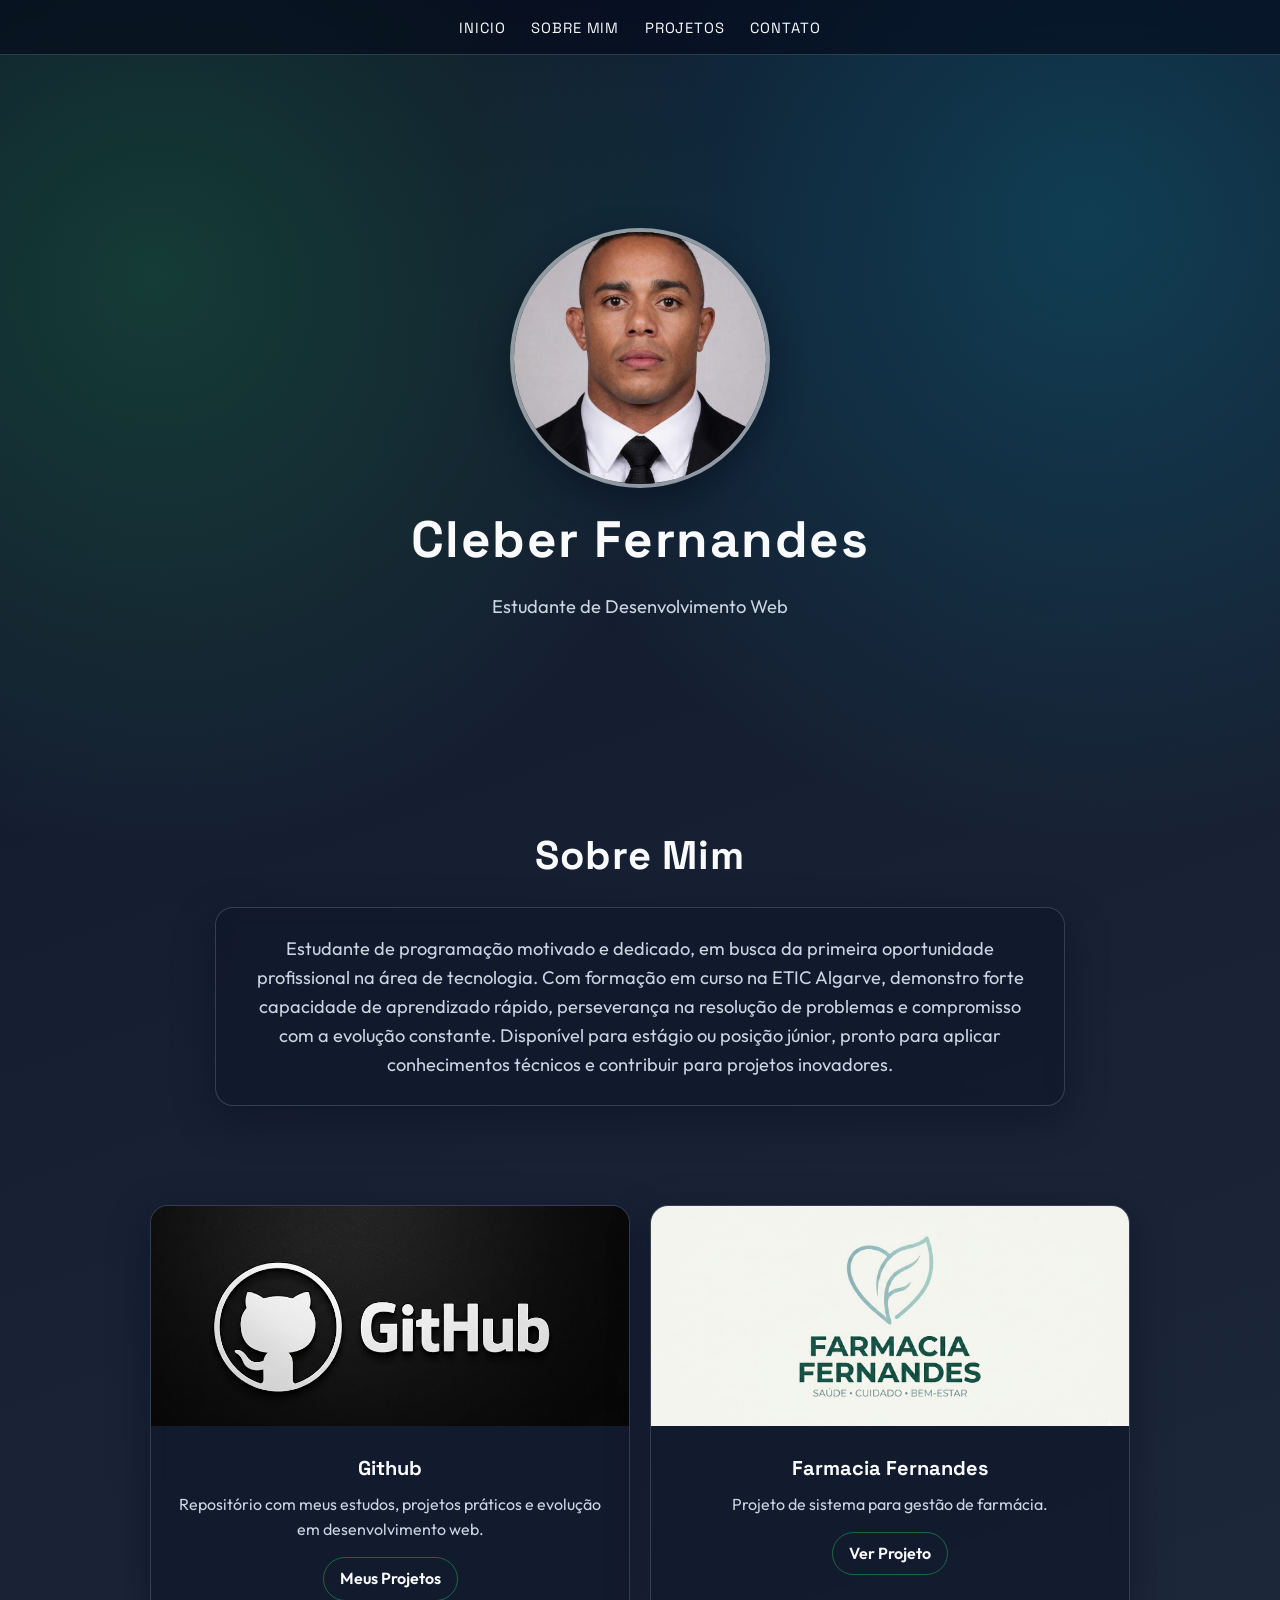
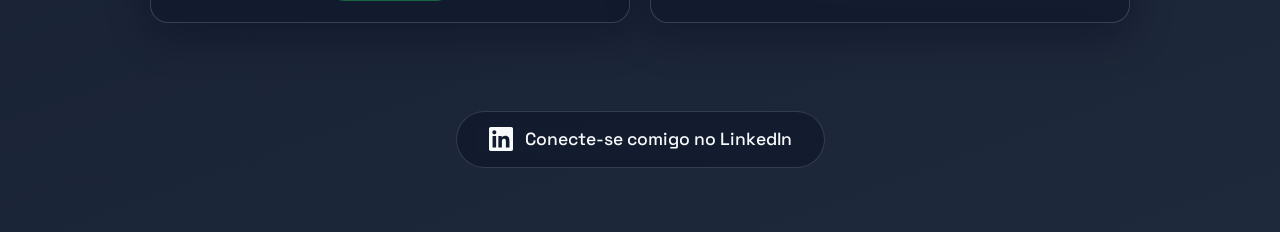
==== commit 4a8afa42: "feat: add project card, LinkedIn section, responsive spacing, and contact form integration" ====
--- a/portifolio.html
+++ b/portifolio.html
@@ -56,7 +56,7 @@
         <h2 class="projeto-titulo"></h2>
         <div class="projeto-caixa">
             <div class="projeto-card">
-                <img src="image.png" alt="Projeto 1" class="projeto-imagem">
+                <img src="logogithub.png" alt="Projeto 1" class="projeto-imagem">
                 <div class="caixa-texto-projeto">
                     <h3 class="info-projeto">Github</h3>
                     <p class="paragrafo-projeto">Repositório com meus estudos, projetos práticos e evolução em desenvolvimento web.</p>
@@ -64,21 +64,24 @@
 
                 </div>
             </div>
+            <div class="projeto-card">
+                <img src="Farmacialogo.png" alt="Farmacia Fernandes" class="projeto-imagem">
+                <div class="caixa-texto-projeto">
+                    <h3 class="info-projeto">Farmacia Fernandes</h3>
+                    <p class="paragrafo-projeto">Projeto de sistema para gestão de farmácia.</p>
+                    <a href="https://jcleberfernandes.github.io/frontend1-projeto/" class="link-projeto" target="_blank">Ver Projeto</a>
+                </div>
+            </div>
         </div>
     </section>
-    <section id="contato" class="contato">
-        <h2 class="contato-titulo">Contatos</h2>
-        <form class="formulario-contato" id="formulario">
-            <div class="grupo-form">
-                <input type="text" placeholder="Nome" class="campo-form" required>
-            </div>
-            <div class="grupo-form">
-                <textarea class="campo-form" placeholder="Digite sua mensagem"></textarea>
-                <button type="submit" class="botao">Enviar Mensagem</button>
-            </div>
-        </form>
-
-    </section>
+    <footer id="contato" class="linkedin">
+        <a href="https://www.linkedin.com/in/cleber-fernandes-5a3b96241/" target="_blank" class="linkedin-link">
+            <svg class="linkedin-icon" viewBox="0 0 24 24" fill="currentColor">
+                <path d="M20.447 20.452h-3.554v-5.569c0-1.328-.027-3.037-1.852-3.037-1.853 0-2.136 1.445-2.136 2.939v5.667H9.351V9h3.414v1.561h.046c.477-.9 1.637-1.85 3.37-1.85 3.601 0 4.267 2.37 4.267 5.455v6.286zM5.337 7.433a2.062 2.062 0 0 1-2.063-2.065 2.064 2.064 0 1 1 2.063 2.065zm1.782 13.019H3.555V9h3.564v11.452zM22.225 0H1.771C.792 0 0 .774 0 1.729v20.542C0 23.227.792 24 1.771 24h20.451C23.2 24 24 23.227 24 22.271V1.729C24 .774 23.2 0 22.222 0h.003z"/>
+            </svg>
+            <span>Conecte-se comigo no LinkedIn</span>
+        </a>
+    </footer>
 
 
 
--- a/portifoliocs.css
+++ b/portifoliocs.css
@@ -18,7 +18,7 @@
     --radius-lg: 18px;
     --radius-md: 12px;
     --shadow: 0 12px 40px rgba(2, 6, 23, 0.35);
-    --space-section: 4.5rem;
+    --space-section: 2.5rem;
     --space-inline: 1.4rem;
 }
 
@@ -190,6 +190,9 @@
 
 .caixa-texto-projeto {
     padding: 1.1rem 1.2rem 1.3rem;
+    display: flex;
+    flex-direction: column;
+    align-items: center;
 }
 
 .info-projeto {
@@ -214,7 +217,6 @@
     border-radius: 999px;
     padding: 0.5rem 1rem;
     transition: background-color 0.25s ease, border-color 0.25s ease;
-    margin-left: 44%;
 }
 
 .link-projeto:hover {
@@ -286,9 +288,42 @@
 }
 
 /* Ajustes para telas menores */
+.linkedin {
+    text-align: center;
+    padding: 3rem var(--space-inline) 4rem;
+}
+
+.linkedin-link {
+    display: inline-flex;
+    align-items: center;
+    gap: 0.75rem;
+    text-decoration: none;
+    color: var(--text);
+    font-family: "Space Grotesk", sans-serif;
+    font-size: 1.1rem;
+    font-weight: 500;
+    border: 1px solid rgba(148, 163, 184, 0.25);
+    border-radius: 999px;
+    padding: 0.85rem 2rem;
+    background: var(--surface);
+    backdrop-filter: blur(8px);
+    transition: border-color 0.25s ease, transform 0.25s ease, box-shadow 0.25s ease;
+}
+
+.linkedin-link:hover {
+    border-color: #0a66c2;
+    transform: translateY(-2px);
+    box-shadow: 0 8px 25px rgba(10, 102, 194, 0.2);
+}
+
+.linkedin-icon {
+    width: 24px;
+    height: 24px;
+}
+
 @media (max-width: 768px) {
     :root {
-        --space-section: 3.2rem;
+        --space-section: 1.8rem;
         --space-inline: 1rem;
     }
 
